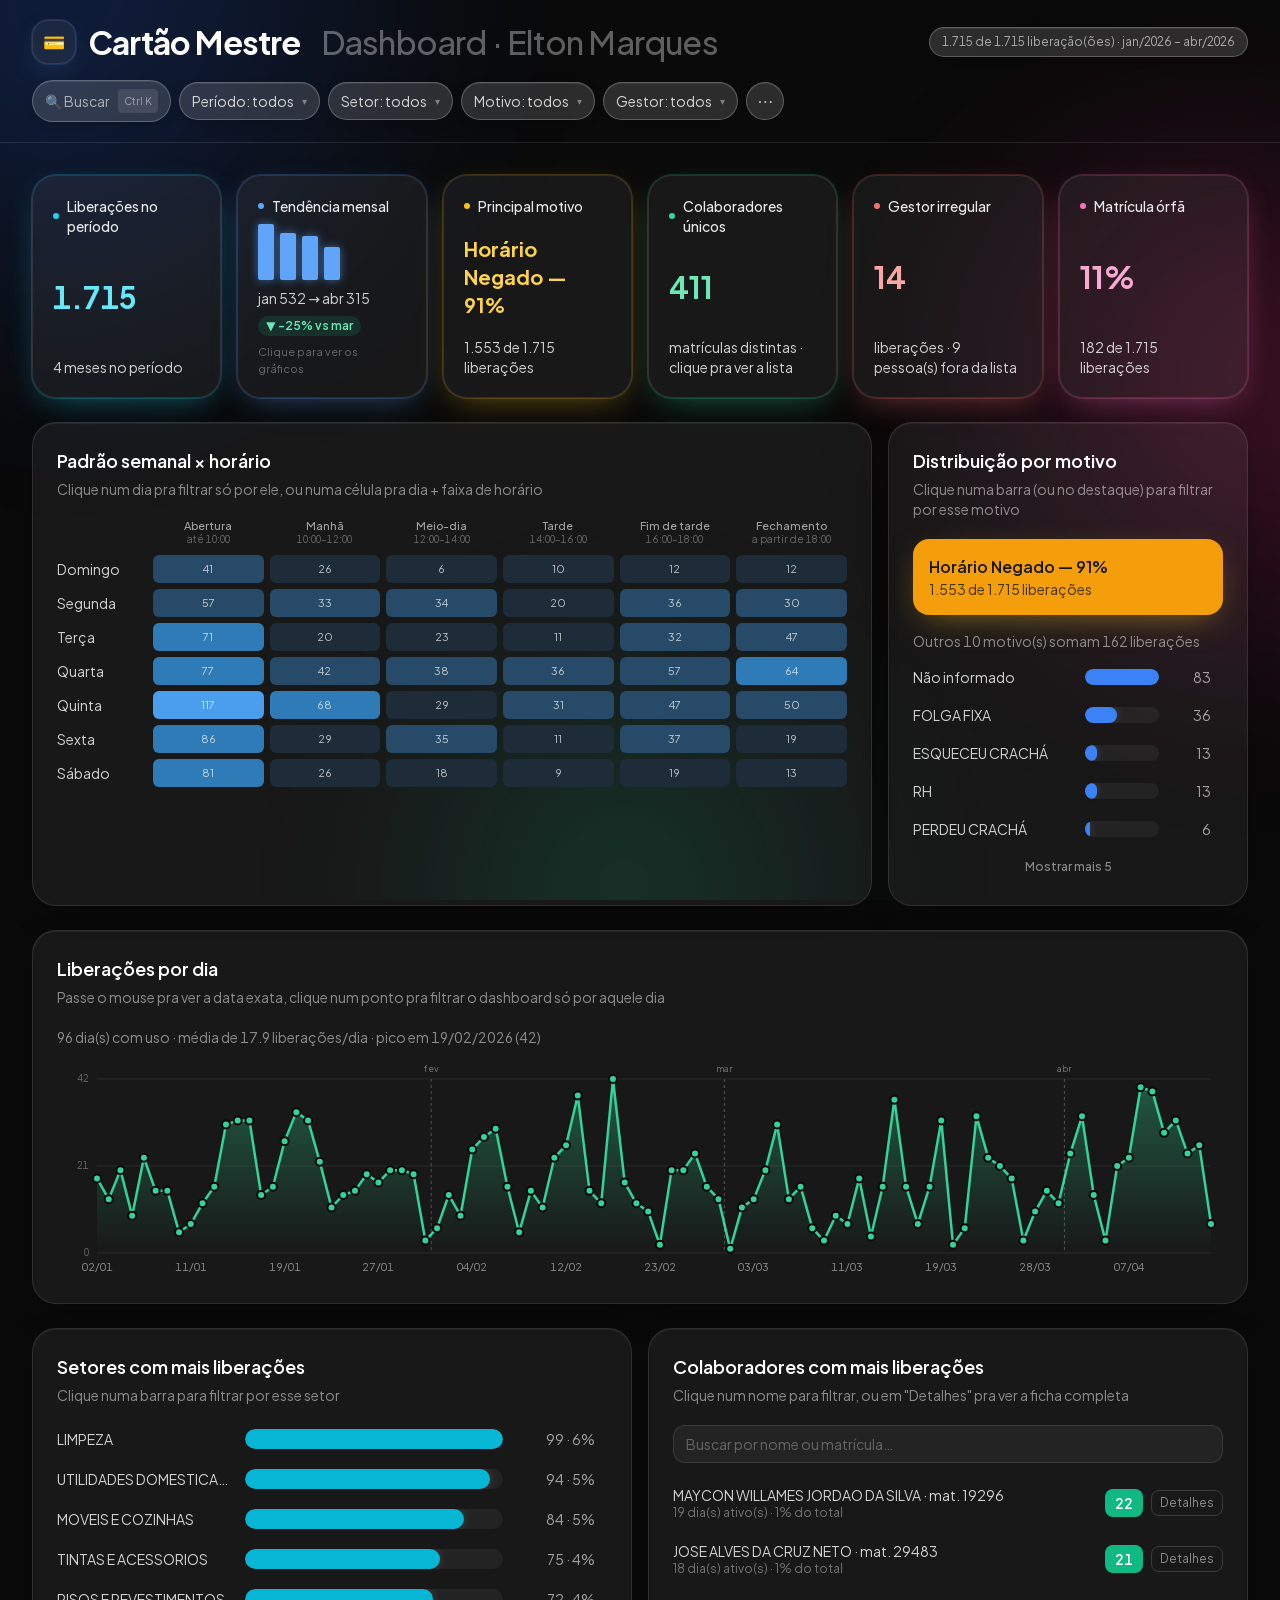
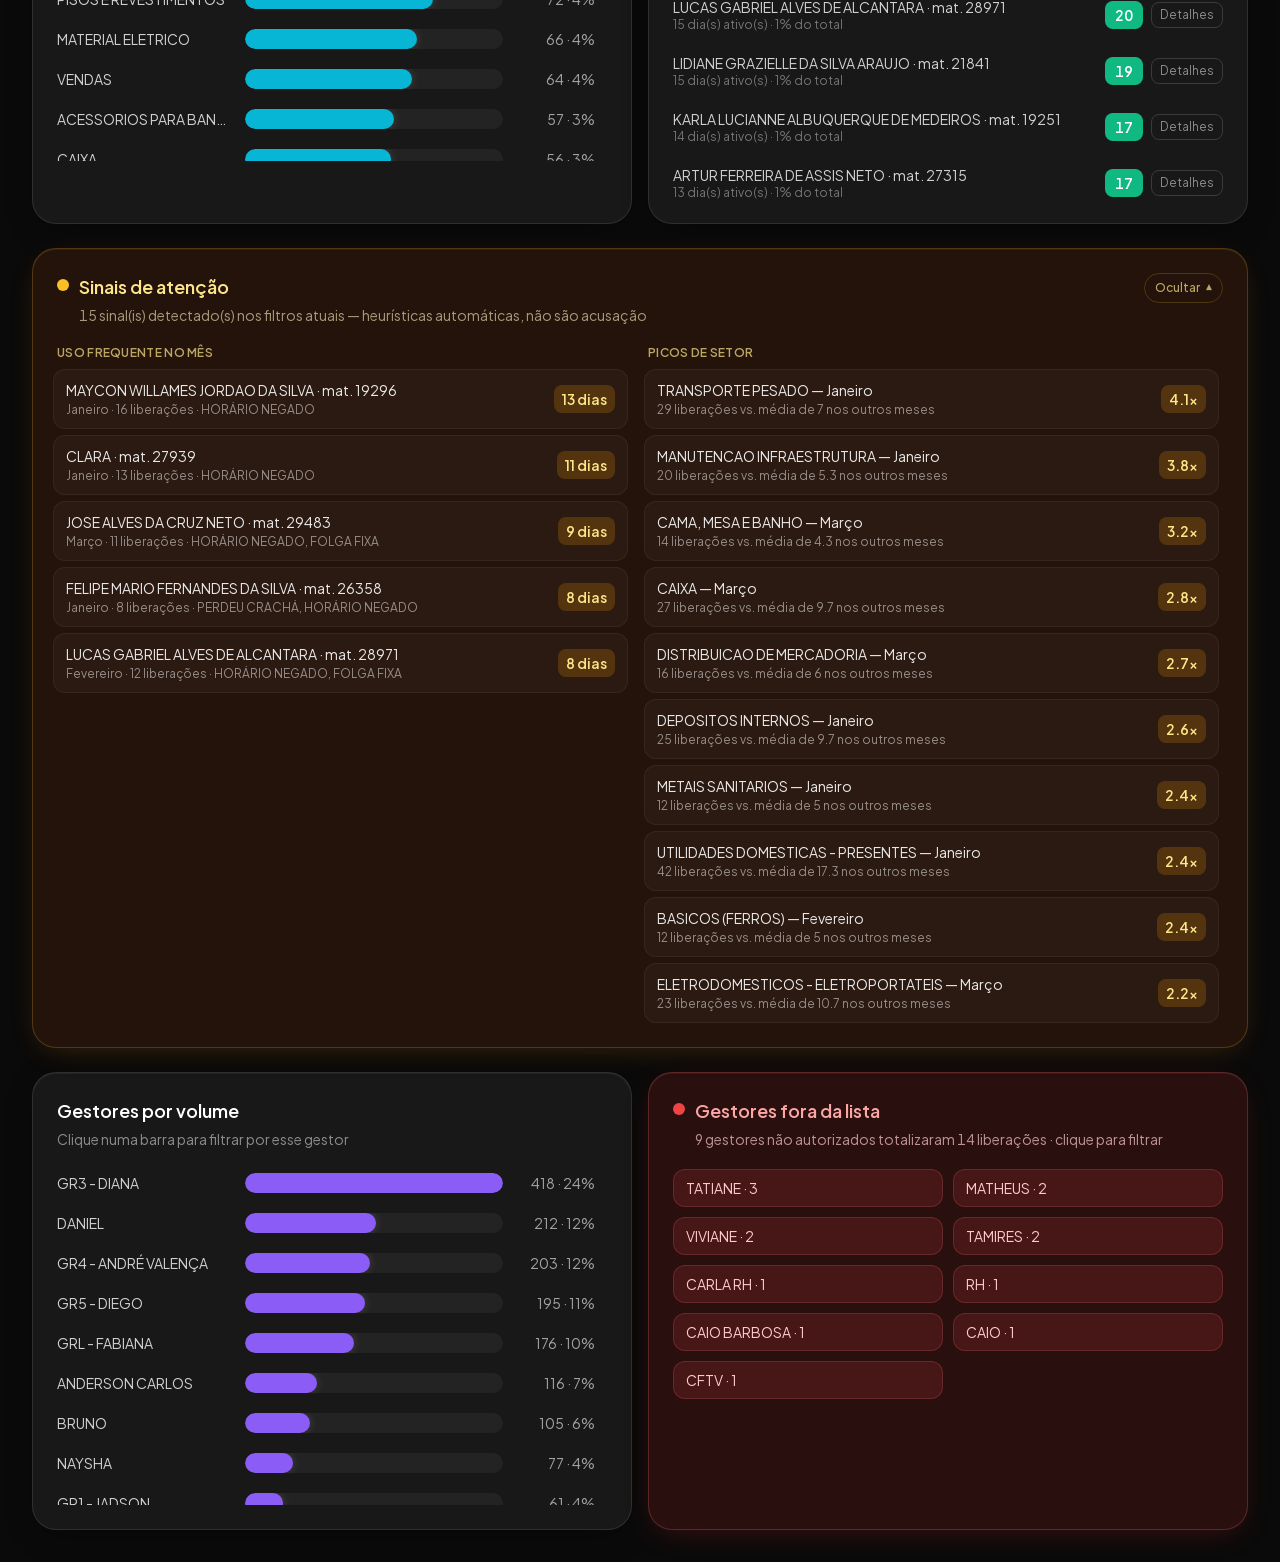
==== app/index.html @ 8ac4af7f "Commit inicial: dashboard Cartão Mestre (app client-side + dados + design-system) Co-Authored-By: Cl" ====
<!doctype html>
<html lang="pt-BR">
  <head>
    <meta charset="utf-8" />
    <title>Dashboard - Cartão Mestre</title>
    <meta content="width=device-width, initial-scale=1.0" name="viewport" />
    <!-- Reaproveita o runtime Tailwind já usado no template em design-system/ -->
    <script src="../design-system/assets/resource_3fa48481346f.js"></script>
    <!-- Plus Jakarta Sans já vinha empacotada localmente em design-system/assets/
     (sobrando da exportação do template) — self-hosted, sem depender de rede. -->
    <link
      rel="stylesheet"
      href="../design-system/assets/css2_0b2072b66163.css"
    />
    <style>
      body {
        font-family:
          "Plus Jakarta Sans",
          ui-sans-serif,
          system-ui,
          -apple-system,
          "Segoe UI",
          sans-serif;
        font-variant-numeric: tabular-nums; /* números do mesmo tamanho alinham nas colunas dos KPIs/tabelas */
      }
    </style>
    <style>
      /* -------------------------------------------------- vidro (glassmorphism) */
      :root {
        --glass-bg: rgba(255, 255, 255, 0.06);
        --glass-bg-strong: rgba(255, 255, 255, 0.09);
        --glass-border: rgba(255, 255, 255, 0.1);
        --glass-shadow: 0 8px 32px -12px rgba(0, 0, 0, 0.6);
        /* Faz o navegador renderizar controles nativos (o popup do <select>,
       scrollbars, etc.) na variante escura em vez do branco padrão do SO —
       sem isso eles destoam de todo o resto do vidro escuro. */
        color-scheme: dark;
      }

      /* -------------------------------------------------- scrollbars no tema */
      * {
        scrollbar-width: thin;
        scrollbar-color: rgba(255, 255, 255, 0.18) transparent;
      }
      *::-webkit-scrollbar {
        width: 8px;
        height: 8px;
      }
      *::-webkit-scrollbar-track {
        background: transparent;
      }
      *::-webkit-scrollbar-corner {
        background: transparent;
      }
      *::-webkit-scrollbar-thumb {
        background-color: rgba(255, 255, 255, 0.16);
        border-radius: 9999px;
        border: 2px solid transparent;
        background-clip: padding-box;
      }
      *::-webkit-scrollbar-thumb:hover {
        background-color: rgba(255, 255, 255, 0.28);
        background-clip: padding-box;
      }

      /* Sem backdrop-filter aqui de propósito: é a propriedade CSS mais cara pra
     GPU, e esses painéis ficam abertos o tempo todo (não são um modal
     passageiro). Com dezenas deles na tela + a aurora animada por trás, cada
     frame obrigava o navegador a reamostrar tudo — muito peso pra placa de
     vídeo. O visual de "vidro" fica só por conta de fundo translúcido +
     borda clara + sombra com realce interno, que é praticamente idêntico
     a olho nu sobre um fundo já suave feito a aurora, e custa quase nada. */
      .cm-glass {
        background: var(--glass-bg);
        border: 1px solid var(--glass-border);
        box-shadow:
          var(--glass-shadow),
          inset 0 1px 0 0 rgba(255, 255, 255, 0.06);
      }

      .cm-glass-danger {
        background: rgba(127, 29, 29, 0.28);
        border: 1px solid rgba(248, 113, 113, 0.25);
        box-shadow:
          0 8px 32px -12px rgba(220, 38, 38, 0.35),
          inset 0 1px 0 0 rgba(255, 255, 255, 0.05);
      }

      .cm-glass-warn {
        background: rgba(120, 53, 15, 0.24);
        border: 1px solid rgba(251, 191, 36, 0.22);
        box-shadow:
          0 8px 32px -12px rgba(217, 119, 6, 0.3),
          inset 0 1px 0 0 rgba(255, 255, 255, 0.05);
      }

      /* Contraste reforçado (bg/borda mais fortes que --glass-bg-strong/--glass-border
     puros) — os controles da barra de filtros (Período/Setor/Motivo/Gestor, o botão
     de busca, o toggle de órfãs) ficavam quase invisíveis contra o fundo quase preto
     fora das manchas da aurora: com só 9%/10% de branco, borda e fundo praticamente
     somem no header, onde a aurora é mais fraca. Sombra + realce interno dão a mesma
     "borda" que os cards (.cm-glass) já têm, só que autossuficiente aqui, já que o
     glass-shadow padrão sozinho não bastava sem o preenchimento mais opaco. */
      .cm-select {
        background: rgba(255, 255, 255, 0.14) !important;
        border: 1px solid rgba(255, 255, 255, 0.24) !important;
        box-shadow:
          0 4px 14px -8px rgba(0, 0, 0, 0.55),
          inset 0 1px 0 0 rgba(255, 255, 255, 0.08);
      }
      .cm-select:hover {
        background: rgba(255, 255, 255, 0.19) !important;
      }

      /* Vidro mais opaco, só pros dois modais passageiros (ficha do colaborador,
     paleta Ctrl K). Eles flutuam sobre o scrim bg-black/60 + aurora borrada
     atrás; com o --glass-bg padrão (6% branco) o cartão quase some contra
     esse fundo escuro ("busca quase invisível"). Não pesa em performance
     porque só existe enquanto o modal está aberto, não fica montado sempre. */
      .cm-glass-modal {
        background: rgba(24, 24, 27, 0.94);
        border: 1px solid var(--glass-border);
        box-shadow:
          var(--glass-shadow),
          inset 0 1px 0 0 rgba(255, 255, 255, 0.06);
      }

      /* -------------------------------------------------- fundo ambiente (aurora) */
      .cm-aurora {
        position: fixed;
        inset: 0;
        z-index: 0;
        overflow: hidden;
        pointer-events: none;
      }
      .cm-aurora__blob {
        position: absolute;
        border-radius: 9999px;
        filter: blur(90px);
        opacity: 0.28;
        will-change: transform;
      }
      .cm-aurora__blob--1 {
        width: 42rem;
        height: 42rem;
        top: -14rem;
        left: -10rem;
        background: radial-gradient(
          circle at 30% 30%,
          #2563eb,
          transparent 70%
        );
        animation: cm-drift-1 34s ease-in-out infinite;
      }
      .cm-aurora__blob--2 {
        width: 38rem;
        height: 38rem;
        top: 8rem;
        right: -12rem;
        background: radial-gradient(
          circle at 70% 40%,
          #db2777,
          transparent 70%
        );
        animation: cm-drift-2 40s ease-in-out infinite;
      }
      .cm-aurora__blob--3 {
        width: 34rem;
        height: 34rem;
        bottom: -16rem;
        left: 22rem;
        background: radial-gradient(
          circle at 50% 50%,
          #059669,
          transparent 70%
        );
        animation: cm-drift-3 46s ease-in-out infinite;
      }
      @keyframes cm-drift-1 {
        0%,
        100% {
          transform: translate(0, 0) scale(1);
        }
        50% {
          transform: translate(4rem, 3rem) scale(1.08);
        }
      }
      @keyframes cm-drift-2 {
        0%,
        100% {
          transform: translate(0, 0) scale(1);
        }
        50% {
          transform: translate(-3rem, 4rem) scale(1.05);
        }
      }
      @keyframes cm-drift-3 {
        0%,
        100% {
          transform: translate(0, 0) scale(1);
        }
        50% {
          transform: translate(3rem, -3rem) scale(1.1);
        }
      }

      /* -------------------------------------------------- chips de filtro entrando */
      @keyframes cm-chip-in {
        from {
          opacity: 0;
          transform: translateY(-4px) scale(0.96);
        }
        to {
          opacity: 1;
          transform: translateY(0) scale(1);
        }
      }
      .cm-chip-in {
        animation: cm-chip-in 260ms cubic-bezier(0.16, 1, 0.3, 1) both;
      }

      @media (prefers-reduced-motion: reduce) {
        .cm-aurora__blob {
          animation: none;
        }
        .cm-chip-in {
          animation: none;
        }
      }
    </style>
  </head>
  <body class="min-h-screen bg-neutral-950 text-white antialiased">
    <div class="cm-aurora" aria-hidden="true">
      <div class="cm-aurora__blob cm-aurora__blob--1"></div>
      <div class="cm-aurora__blob cm-aurora__blob--2"></div>
      <div class="cm-aurora__blob cm-aurora__blob--3"></div>
    </div>

    <div
      id="error-banner"
      class="hidden relative z-10 mx-4 mt-4 rounded-2xl bg-red-950/60 border border-red-800 text-red-200 text-sm p-4"
    ></div>

    <div class="min-h-screen flex flex-col relative z-10">
      <header class="border-b border-white/10">
        <div class="mx-auto max-w-7xl px-4 sm:px-6 lg:px-8 py-5">
          <!-- Título + selo de contagem numa linha só. O selo de contagem
           empurrado pra direita com ml-auto, sem competir por largura com a
           barra de filtros abaixo (que agora tem a linha inteira pra si —
           era a causa do toggle de matrículas órfãs "quebrando" pra uma
           linha sozinho: a barra de filtros dividia espaço com este bloco
           de título, e o texto longo do selo empurrava o resto pra fora). -->
          <div class="flex flex-wrap items-center gap-3">
            <div
              class="shrink-0 w-10 h-10 sm:w-11 sm:h-11 rounded-2xl cm-glass flex items-center justify-center text-lg shadow-[0_0_0_1px_rgba(96,165,250,0.15),0_10px_30px_-12px_rgba(96,165,250,0.4)]"
            >
              💳
            </div>
            <h1
              class="text-xl sm:text-2xl font-bold tracking-tight text-white"
              style="font-size: 2rem"
            >
              Cartão Mestre
              <span class="text-white/35 font-medium" style="margin-left: 15px">
                Dashboard · Elton Marques</span
              >
            </h1>
            <p
              id="header-subtitle"
              class="cm-select ml-auto shrink-0 rounded-full px-3 py-1.5 text-xs text-white/60"
            >
              Carregando dados…
            </p>
          </div>

          <div class="flex flex-wrap items-center gap-2 mt-4">
            <button
              id="open-palette"
              type="button"
              class="cm-select flex items-center gap-2 rounded-full text-sm px-3 py-2 text-white/60 transition-colors duration-150 hover:border-white/25 hover:text-white/90"
            >
              <span>🔍 Buscar</span>
              <span
                class="text-[10px] px-1.5 py-0.5 rounded bg-white/10 text-white/50"
                >Ctrl K</span
              >
            </button>
            <!-- Dropdowns 100% renderizados via JS (render.js: renderFilterDropdown) —
             o <select> nativo some substituído porque o popup dele é desenhado
             pelo SO (fora do alcance do CSS), então destoava do resto do vidro
             escuro mesmo com color-scheme:dark. -->
            <div id="filter-mes" class="relative"></div>
            <div id="filter-setor" class="relative"></div>
            <div id="filter-motivo" class="relative"></div>
            <div id="filter-aprovador" class="relative"></div>
            <!-- "Mais opções" (render.js: renderMoreOptions) — hoje só guarda o toggle
             de matrículas órfãs; um popover atrás de um botão compacto em vez de
             um switch com texto longo sempre visível na barra. -->
            <div id="filter-more" class="relative"></div>
          </div>
        </div>
      </header>

      <!-- Fixa no topo ao rolar (sticky), com fundo quase opaco (sem
       backdrop-filter — fica montada o tempo todo que há filtro ativo,
       então blur custaria caro; um fundo sólido já resolve a legibilidade)
       pra sempre dar pra ver que o dashboard está filtrado, mesmo lá embaixo. -->
      <div
        id="active-filters"
        class="hidden sticky top-0 z-30 flex flex-wrap gap-2 items-center px-4 sm:px-6 lg:px-8 py-3 bg-neutral-950/95 border-b border-white/10"
      ></div>

      <main class="flex-1">
        <div class="mx-auto max-w-7xl px-4 sm:px-6 lg:px-8 py-8 space-y-6">
          <!-- Resumo -->
          <section
            id="kpi-grid"
            class="cm-card grid grid-cols-1 sm:grid-cols-2 lg:grid-cols-3 xl:grid-cols-6 gap-4"
          ></section>

          <!-- Padrões -->
          <section class="grid grid-cols-1 lg:grid-cols-[7fr_3fr] gap-4">
            <div
              id="heatmap-card"
              class="cm-card cm-glass rounded-3xl p-5 sm:p-6"
            ></div>
            <div
              id="motivo-card"
              class="cm-card cm-glass rounded-3xl p-5 sm:p-6"
            ></div>
          </section>

          <!-- Granularidade que faltava entre "mês" e "dia da semana": um pico
           num dia específico do calendário. -->
          <section
            id="dia-card"
            class="cm-card cm-glass rounded-3xl p-5 sm:p-6"
          ></section>

          <section class="grid grid-cols-1 lg:grid-cols-2 gap-4">
            <div
              id="setor-card"
              class="cm-card cm-glass rounded-3xl p-5 sm:p-6"
            ></div>
            <div
              id="colaboradores-card"
              class="cm-card cm-glass rounded-3xl p-5 sm:p-6"
            ></div>
          </section>

          <!-- Pessoas / Anomalias -->
          <section
            id="anomalias-card"
            class="cm-card rounded-3xl p-5 sm:p-6"
          ></section>

          <section class="grid grid-cols-1 lg:grid-cols-2 gap-4">
            <div
              id="aprovadores-card"
              class="cm-card cm-glass rounded-3xl p-5 sm:p-6"
            ></div>
            <div id="alerta-card" class="cm-card rounded-3xl p-5 sm:p-6"></div>
          </section>
        </div>
      </main>
    </div>

    <div id="colaborador-modal-root"></div>
    <div id="command-palette-root"></div>
    <div id="trend-modal-root"></div>
    <!-- Liberação: lista filtrada (drill-down) e detalhe individual — abrem por cima
     de tudo o resto sem alterar o estado de filtros do dashboard por trás. -->
    <div id="liberacoes-modal-root"></div>
    <div id="detalhe-modal-root"></div>

    <script src="js/csv.js"></script>
    <script src="js/normalize.js"></script>
    <script src="js/data.js"></script>
    <script src="js/aggregate.js"></script>
    <script src="js/render.js"></script>
    <script src="js/main.js"></script>
  </body>
</html>
---- design-system/assets/css2_0b2072b66163.css ----
/* cyrillic-ext */
@font-face {
  font-family: 'Plus Jakarta Sans';
  font-style: normal;
  font-weight: 300;
  font-display: swap;
  src: url("LDIoaomQNQcsA88c7O9yZ4KMCoOg4K_9b76284eedff.woff2") format('woff2');
  unicode-range: U+0460-052F, U+1C80-1C8A, U+20B4, U+2DE0-2DFF, U+A640-A69F, U+FE2E-FE2F;
}
/* vietnamese */
@font-face {
  font-family: 'Plus Jakarta Sans';
  font-style: normal;
  font-weight: 300;
  font-display: swap;
  src: url("LDIoaomQNQcsA88c7O9yZ4KMCoOg4K_35af93a0ad27.woff2") format('woff2');
  unicode-range: U+0102-0103, U+0110-0111, U+0128-0129, U+0168-0169, U+01A0-01A1, U+01AF-01B0, U+0300-0301, U+0303-0304, U+0308-0309, U+0323, U+0329, U+1EA0-1EF9, U+20AB;
}
/* latin-ext */
@font-face {
  font-family: 'Plus Jakarta Sans';
  font-style: normal;
  font-weight: 300;
  font-display: swap;
  src: url("LDIoaomQNQcsA88c7O9yZ4KMCoOg4K_305d441dc11d.woff2") format('woff2');
  unicode-range: U+0100-02BA, U+02BD-02C5, U+02C7-02CC, U+02CE-02D7, U+02DD-02FF, U+0304, U+0308, U+0329, U+1D00-1DBF, U+1E00-1E9F, U+1EF2-1EFF, U+2020, U+20A0-20AB, U+20AD-20C0, U+2113, U+2C60-2C7F, U+A720-A7FF;
}
/* latin */
@font-face {
  font-family: 'Plus Jakarta Sans';
  font-style: normal;
  font-weight: 300;
  font-display: swap;
  src: url("LDIoaomQNQcsA88c7O9yZ4KMCoOg4K_be25729b3d12.woff2") format('woff2');
  unicode-range: U+0000-00FF, U+0131, U+0152-0153, U+02BB-02BC, U+02C6, U+02DA, U+02DC, U+0304, U+0308, U+0329, U+2000-206F, U+20AC, U+2122, U+2191, U+2193, U+2212, U+2215, U+FEFF, U+FFFD;
}
/* cyrillic-ext */
@font-face {
  font-family: 'Plus Jakarta Sans';
  font-style: normal;
  font-weight: 400;
  font-display: swap;
  src: url("LDIoaomQNQcsA88c7O9yZ4KMCoOg4K_9b76284eedff.woff2") format('woff2');
  unicode-range: U+0460-052F, U+1C80-1C8A, U+20B4, U+2DE0-2DFF, U+A640-A69F, U+FE2E-FE2F;
}
/* vietnamese */
@font-face {
  font-family: 'Plus Jakarta Sans';
  font-style: normal;
  font-weight: 400;
  font-display: swap;
  src: url("LDIoaomQNQcsA88c7O9yZ4KMCoOg4K_35af93a0ad27.woff2") format('woff2');
  unicode-range: U+0102-0103, U+0110-0111, U+0128-0129, U+0168-0169, U+01A0-01A1, U+01AF-01B0, U+0300-0301, U+0303-0304, U+0308-0309, U+0323, U+0329, U+1EA0-1EF9, U+20AB;
}
/* latin-ext */
@font-face {
  font-family: 'Plus Jakarta Sans';
  font-style: normal;
  font-weight: 400;
  font-display: swap;
  src: url("LDIoaomQNQcsA88c7O9yZ4KMCoOg4K_305d441dc11d.woff2") format('woff2');
  unicode-range: U+0100-02BA, U+02BD-02C5, U+02C7-02CC, U+02CE-02D7, U+02DD-02FF, U+0304, U+0308, U+0329, U+1D00-1DBF, U+1E00-1E9F, U+1EF2-1EFF, U+2020, U+20A0-20AB, U+20AD-20C0, U+2113, U+2C60-2C7F, U+A720-A7FF;
}
/* latin */
@font-face {
  font-family: 'Plus Jakarta Sans';
  font-style: normal;
  font-weight: 400;
  font-display: swap;
  src: url("LDIoaomQNQcsA88c7O9yZ4KMCoOg4K_be25729b3d12.woff2") format('woff2');
  unicode-range: U+0000-00FF, U+0131, U+0152-0153, U+02BB-02BC, U+02C6, U+02DA, U+02DC, U+0304, U+0308, U+0329, U+2000-206F, U+20AC, U+2122, U+2191, U+2193, U+2212, U+2215, U+FEFF, U+FFFD;
}
/* cyrillic-ext */
@font-face {
  font-family: 'Plus Jakarta Sans';
  font-style: normal;
  font-weight: 500;
  font-display: swap;
  src: url("LDIoaomQNQcsA88c7O9yZ4KMCoOg4K_9b76284eedff.woff2") format('woff2');
  unicode-range: U+0460-052F, U+1C80-1C8A, U+20B4, U+2DE0-2DFF, U+A640-A69F, U+FE2E-FE2F;
}
/* vietnamese */
@font-face {
  font-family: 'Plus Jakarta Sans';
  font-style: normal;
  font-weight: 500;
  font-display: swap;
  src: url("LDIoaomQNQcsA88c7O9yZ4KMCoOg4K_35af93a0ad27.woff2") format('woff2');
  unicode-range: U+0102-0103, U+0110-0111, U+0128-0129, U+0168-0169, U+01A0-01A1, U+01AF-01B0, U+0300-0301, U+0303-0304, U+0308-0309, U+0323, U+0329, U+1EA0-1EF9, U+20AB;
}
/* latin-ext */
@font-face {
  font-family: 'Plus Jakarta Sans';
  font-style: normal;
  font-weight: 500;
  font-display: swap;
  src: url("LDIoaomQNQcsA88c7O9yZ4KMCoOg4K_305d441dc11d.woff2") format('woff2');
  unicode-range: U+0100-02BA, U+02BD-02C5, U+02C7-02CC, U+02CE-02D7, U+02DD-02FF, U+0304, U+0308, U+0329, U+1D00-1DBF, U+1E00-1E9F, U+1EF2-1EFF, U+2020, U+20A0-20AB, U+20AD-20C0, U+2113, U+2C60-2C7F, U+A720-A7FF;
}
/* latin */
@font-face {
  font-family: 'Plus Jakarta Sans';
  font-style: normal;
  font-weight: 500;
  font-display: swap;
  src: url("LDIoaomQNQcsA88c7O9yZ4KMCoOg4K_be25729b3d12.woff2") format('woff2');
  unicode-range: U+0000-00FF, U+0131, U+0152-0153, U+02BB-02BC, U+02C6, U+02DA, U+02DC, U+0304, U+0308, U+0329, U+2000-206F, U+20AC, U+2122, U+2191, U+2193, U+2212, U+2215, U+FEFF, U+FFFD;
}
/* cyrillic-ext */
@font-face {
  font-family: 'Plus Jakarta Sans';
  font-style: normal;
  font-weight: 600;
  font-display: swap;
  src: url("LDIoaomQNQcsA88c7O9yZ4KMCoOg4K_9b76284eedff.woff2") format('woff2');
  unicode-range: U+0460-052F, U+1C80-1C8A, U+20B4, U+2DE0-2DFF, U+A640-A69F, U+FE2E-FE2F;
}
/* vietnamese */
@font-face {
  font-family: 'Plus Jakarta Sans';
  font-style: normal;
  font-weight: 600;
  font-display: swap;
  src: url("LDIoaomQNQcsA88c7O9yZ4KMCoOg4K_35af93a0ad27.woff2") format('woff2');
  unicode-range: U+0102-0103, U+0110-0111, U+0128-0129, U+0168-0169, U+01A0-01A1, U+01AF-01B0, U+0300-0301, U+0303-0304, U+0308-0309, U+0323, U+0329, U+1EA0-1EF9, U+20AB;
}
/* latin-ext */
@font-face {
  font-family: 'Plus Jakarta Sans';
  font-style: normal;
  font-weight: 600;
  font-display: swap;
  src: url("LDIoaomQNQcsA88c7O9yZ4KMCoOg4K_305d441dc11d.woff2") format('woff2');
  unicode-range: U+0100-02BA, U+02BD-02C5, U+02C7-02CC, U+02CE-02D7, U+02DD-02FF, U+0304, U+0308, U+0329, U+1D00-1DBF, U+1E00-1E9F, U+1EF2-1EFF, U+2020, U+20A0-20AB, U+20AD-20C0, U+2113, U+2C60-2C7F, U+A720-A7FF;
}
/* latin */
@font-face {
  font-family: 'Plus Jakarta Sans';
  font-style: normal;
  font-weight: 600;
  font-display: swap;
  src: url("LDIoaomQNQcsA88c7O9yZ4KMCoOg4K_be25729b3d12.woff2") format('woff2');
  unicode-range: U+0000-00FF, U+0131, U+0152-0153, U+02BB-02BC, U+02C6, U+02DA, U+02DC, U+0304, U+0308, U+0329, U+2000-206F, U+20AC, U+2122, U+2191, U+2193, U+2212, U+2215, U+FEFF, U+FFFD;
}
/* cyrillic-ext */
@font-face {
  font-family: 'Plus Jakarta Sans';
  font-style: normal;
  font-weight: 700;
  font-display: swap;
  src: url("LDIoaomQNQcsA88c7O9yZ4KMCoOg4K_9b76284eedff.woff2") format('woff2');
  unicode-range: U+0460-052F, U+1C80-1C8A, U+20B4, U+2DE0-2DFF, U+A640-A69F, U+FE2E-FE2F;
}
/* vietnamese */
@font-face {
  font-family: 'Plus Jakarta Sans';
  font-style: normal;
  font-weight: 700;
  font-display: swap;
  src: url("LDIoaomQNQcsA88c7O9yZ4KMCoOg4K_35af93a0ad27.woff2") format('woff2');
  unicode-range: U+0102-0103, U+0110-0111, U+0128-0129, U+0168-0169, U+01A0-01A1, U+01AF-01B0, U+0300-0301, U+0303-0304, U+0308-0309, U+0323, U+0329, U+1EA0-1EF9, U+20AB;
}
/* latin-ext */
@font-face {
  font-family: 'Plus Jakarta Sans';
  font-style: normal;
  font-weight: 700;
  font-display: swap;
  src: url("LDIoaomQNQcsA88c7O9yZ4KMCoOg4K_305d441dc11d.woff2") format('woff2');
  unicode-range: U+0100-02BA, U+02BD-02C5, U+02C7-02CC, U+02CE-02D7, U+02DD-02FF, U+0304, U+0308, U+0329, U+1D00-1DBF, U+1E00-1E9F, U+1EF2-1EFF, U+2020, U+20A0-20AB, U+20AD-20C0, U+2113, U+2C60-2C7F, U+A720-A7FF;
}
/* latin */
@font-face {
  font-family: 'Plus Jakarta Sans';
  font-style: normal;
  font-weight: 700;
  font-display: swap;
  src: url("LDIoaomQNQcsA88c7O9yZ4KMCoOg4K_be25729b3d12.woff2") format('woff2');
  unicode-range: U+0000-00FF, U+0131, U+0152-0153, U+02BB-02BC, U+02C6, U+02DA, U+02DC, U+0304, U+0308, U+0329, U+2000-206F, U+20AC, U+2122, U+2191, U+2193, U+2212, U+2215, U+FEFF, U+FFFD;
}
/* cyrillic-ext */
@font-face {
  font-family: 'Plus Jakarta Sans';
  font-style: normal;
  font-weight: 800;
  font-display: swap;
  src: url("LDIoaomQNQcsA88c7O9yZ4KMCoOg4K_9b76284eedff.woff2") format('woff2');
  unicode-range: U+0460-052F, U+1C80-1C8A, U+20B4, U+2DE0-2DFF, U+A640-A69F, U+FE2E-FE2F;
}
/* vietnamese */
@font-face {
  font-family: 'Plus Jakarta Sans';
  font-style: normal;
  font-weight: 800;
  font-display: swap;
  src: url("LDIoaomQNQcsA88c7O9yZ4KMCoOg4K_35af93a0ad27.woff2") format('woff2');
  unicode-range: U+0102-0103, U+0110-0111, U+0128-0129, U+0168-0169, U+01A0-01A1, U+01AF-01B0, U+0300-0301, U+0303-0304, U+0308-0309, U+0323, U+0329, U+1EA0-1EF9, U+20AB;
}
/* latin-ext */
@font-face {
  font-family: 'Plus Jakarta Sans';
  font-style: normal;
  font-weight: 800;
  font-display: swap;
  src: url("LDIoaomQNQcsA88c7O9yZ4KMCoOg4K_305d441dc11d.woff2") format('woff2');
  unicode-range: U+0100-02BA, U+02BD-02C5, U+02C7-02CC, U+02CE-02D7, U+02DD-02FF, U+0304, U+0308, U+0329, U+1D00-1DBF, U+1E00-1E9F, U+1EF2-1EFF, U+2020, U+20A0-20AB, U+20AD-20C0, U+2113, U+2C60-2C7F, U+A720-A7FF;
}
/* latin */
@font-face {
  font-family: 'Plus Jakarta Sans';
  font-style: normal;
  font-weight: 800;
  font-display: swap;
  src: url("LDIoaomQNQcsA88c7O9yZ4KMCoOg4K_be25729b3d12.woff2") format('woff2');
  unicode-range: U+0000-00FF, U+0131, U+0152-0153, U+02BB-02BC, U+02C6, U+02DA, U+02DC, U+0304, U+0308, U+0329, U+2000-206F, U+20AC, U+2122, U+2191, U+2193, U+2212, U+2215, U+FEFF, U+FFFD;
}
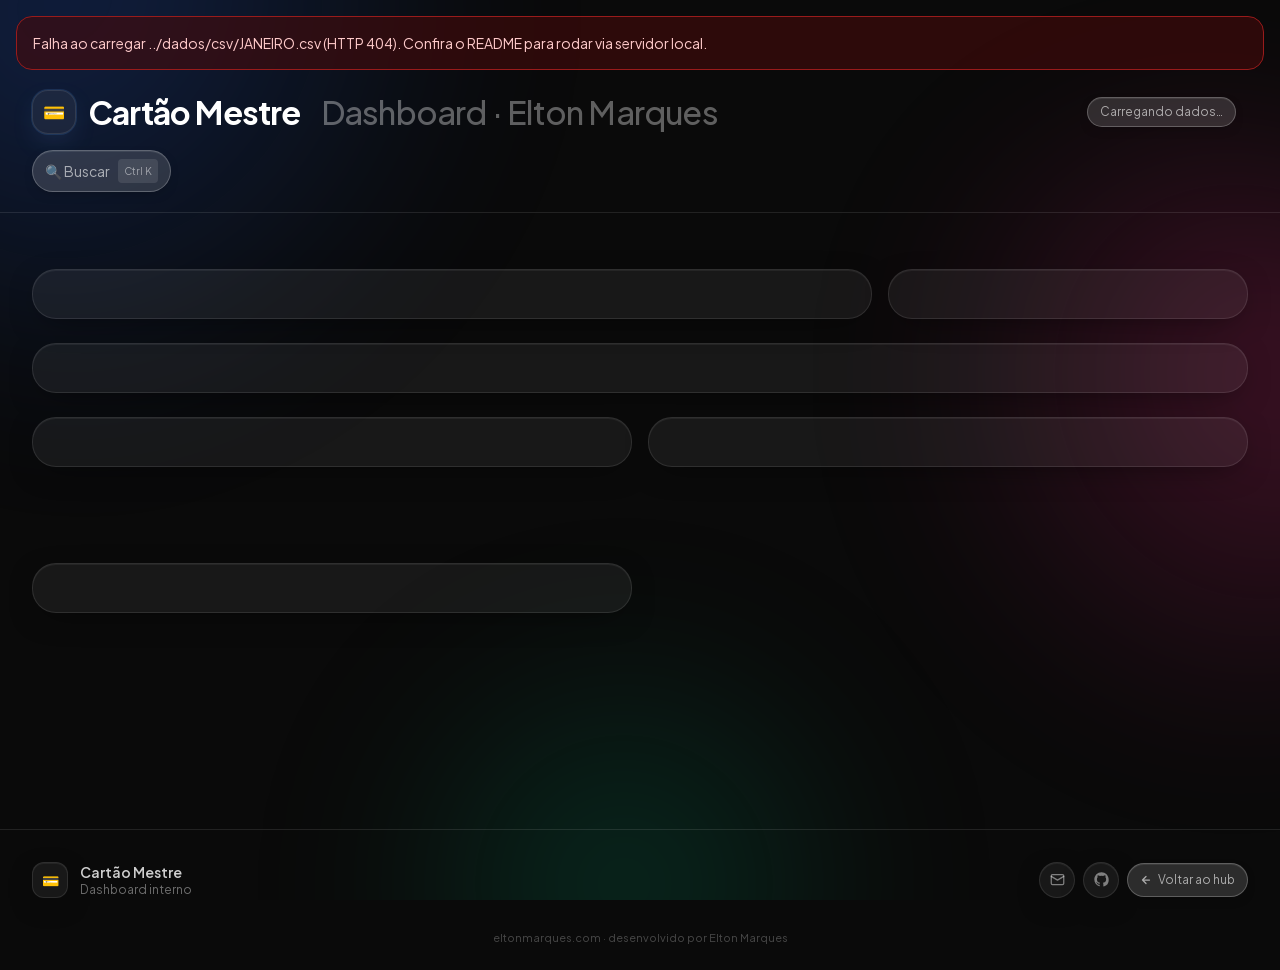
==== commit ca286958: "Exportação (CSV/planilha/PDF), card de matrícula órfã opcional e footer - Novo menu "Exportar" no he" ====
--- a/app/index.html
+++ b/app/index.html
@@ -125,6 +125,21 @@
           inset 0 1px 0 0 rgba(255, 255, 255, 0.06);
       }
 
+      /* Ícones de contato do footer — mesmo padrão do hub/login (design-system
+     compartilhado entre os três). */
+      .cm-social {
+        color: rgba(255, 255, 255, 0.45);
+        transition:
+          color 150ms ease,
+          border-color 150ms ease,
+          background 150ms ease;
+      }
+      .cm-social:hover {
+        color: rgba(255, 255, 255, 0.9);
+        border-color: rgba(255, 255, 255, 0.22);
+        background: rgba(255, 255, 255, 0.09);
+      }
+
       /* -------------------------------------------------- fundo ambiente (aurora) */
       .cm-aurora {
         position: fixed;
@@ -271,6 +286,11 @@
             >
               Carregando dados…
             </p>
+            <!-- Menu de conta (Sair / Trocar de conta) — renderizado via JS
+             (render.js: renderAccountMenu), mesmo padrão dos outros dropdowns.
+             Fica logo depois do selo de contagem (que tem ml-auto), então os
+             dois ficam juntos na ponta direita do header. -->
+            <div id="account-menu" class="relative shrink-0"></div>
           </div>
 
           <div class="flex flex-wrap items-center gap-2 mt-4">
@@ -297,6 +317,11 @@
              de matrículas órfãs; um popover atrás de um botão compacto em vez de
              um switch com texto longo sempre visível na barra. -->
             <div id="filter-more" class="relative"></div>
+            <!-- Menu de exportação (CSV / planilha / PDF) — renderizado via JS
+             (render.js: renderExportMenu). Exporta sempre a lista de
+             liberações filtrada NA TELA agora (mesmos state.filters de
+             sempre), não o dataset inteiro. -->
+            <div id="export-menu" class="relative"></div>
           </div>
         </div>
       </header>
@@ -363,6 +388,57 @@
           </section>
         </div>
       </main>
+
+      <footer class="relative z-10 border-t border-white/10 mt-8">
+        <div
+          class="mx-auto max-w-7xl px-4 sm:px-6 lg:px-8 py-8 flex flex-col sm:flex-row items-center justify-between gap-5"
+        >
+          <div class="flex items-center gap-3">
+            <div
+              class="shrink-0 w-9 h-9 rounded-xl cm-glass flex items-center justify-center text-sm"
+            >
+              💳
+            </div>
+            <div>
+              <p class="text-sm font-semibold text-white/80">Cartão Mestre</p>
+              <p id="footer-period" class="text-xs text-white/40">
+                Dashboard interno
+              </p>
+            </div>
+          </div>
+
+          <div class="flex items-center gap-2">
+            <a
+              href="mailto:contato@eltonmarques.com"
+              class="cm-social cm-glass rounded-full w-9 h-9 flex items-center justify-center"
+              aria-label="E-mail"
+              title="contato@eltonmarques.com"
+            >
+              <svg width="15" height="15" viewBox="0 0 24 24" fill="none" stroke="currentColor" stroke-width="2" stroke-linecap="round" stroke-linejoin="round"><rect x="2" y="4" width="20" height="16" rx="2"></rect><path d="m22 7-10 6L2 7"></path></svg>
+            </a>
+            <a
+              href="https://github.com/eltoncastor"
+              target="_blank"
+              rel="noopener noreferrer"
+              class="cm-social cm-glass rounded-full w-9 h-9 flex items-center justify-center"
+              aria-label="GitHub"
+              title="github.com/eltoncastor"
+            >
+              <svg width="15" height="15" viewBox="0 0 24 24" fill="currentColor"><path d="M12 .5C5.73.5.5 5.73.5 12c0 5.09 3.29 9.4 7.86 10.93.58.1.79-.25.79-.56 0-.27-.01-1.17-.02-2.12-3.2.7-3.88-1.36-3.88-1.36-.52-1.34-1.28-1.7-1.28-1.7-1.04-.72.08-.7.08-.7 1.15.08 1.76 1.19 1.76 1.19 1.03 1.75 2.7 1.25 3.36.96.1-.75.4-1.25.73-1.53-2.55-.29-5.23-1.28-5.23-5.7 0-1.26.45-2.29 1.19-3.09-.12-.29-.52-1.47.11-3.06 0 0 .97-.31 3.18 1.18a11.1 11.1 0 0 1 5.79 0c2.2-1.49 3.17-1.18 3.17-1.18.63 1.59.24 2.77.11 3.06.74.8 1.19 1.83 1.19 3.09 0 4.43-2.69 5.41-5.25 5.69.42.36.78 1.07.78 2.16 0 1.56-.01 2.81-.01 3.19 0 .31.21.67.8.55A10.52 10.52 0 0 0 23.5 12C23.5 5.73 18.27.5 12 .5Z"></path></svg>
+            </a>
+            <a
+              href="/"
+              class="cm-select flex items-center gap-1.5 rounded-full text-xs px-3 py-2 text-white/60 hover:text-white transition-colors duration-150 no-underline"
+            >
+              <svg width="12" height="12" viewBox="0 0 24 24" fill="none" stroke="currentColor" stroke-width="2.5" stroke-linecap="round" stroke-linejoin="round"><path d="M19 12H5M12 19l-7-7 7-7"></path></svg>
+              Voltar ao hub
+            </a>
+          </div>
+        </div>
+        <p class="text-center text-[11px] text-white/25 pb-6 px-4">
+          eltonmarques.com · desenvolvido por Elton Marques
+        </p>
+      </footer>
     </div>
 
     <div id="colaborador-modal-root"></div>
@@ -377,6 +453,7 @@
     <script src="js/normalize.js"></script>
     <script src="js/data.js"></script>
     <script src="js/aggregate.js"></script>
+    <script src="js/export.js"></script>
     <script src="js/render.js"></script>
     <script src="js/main.js"></script>
   </body>
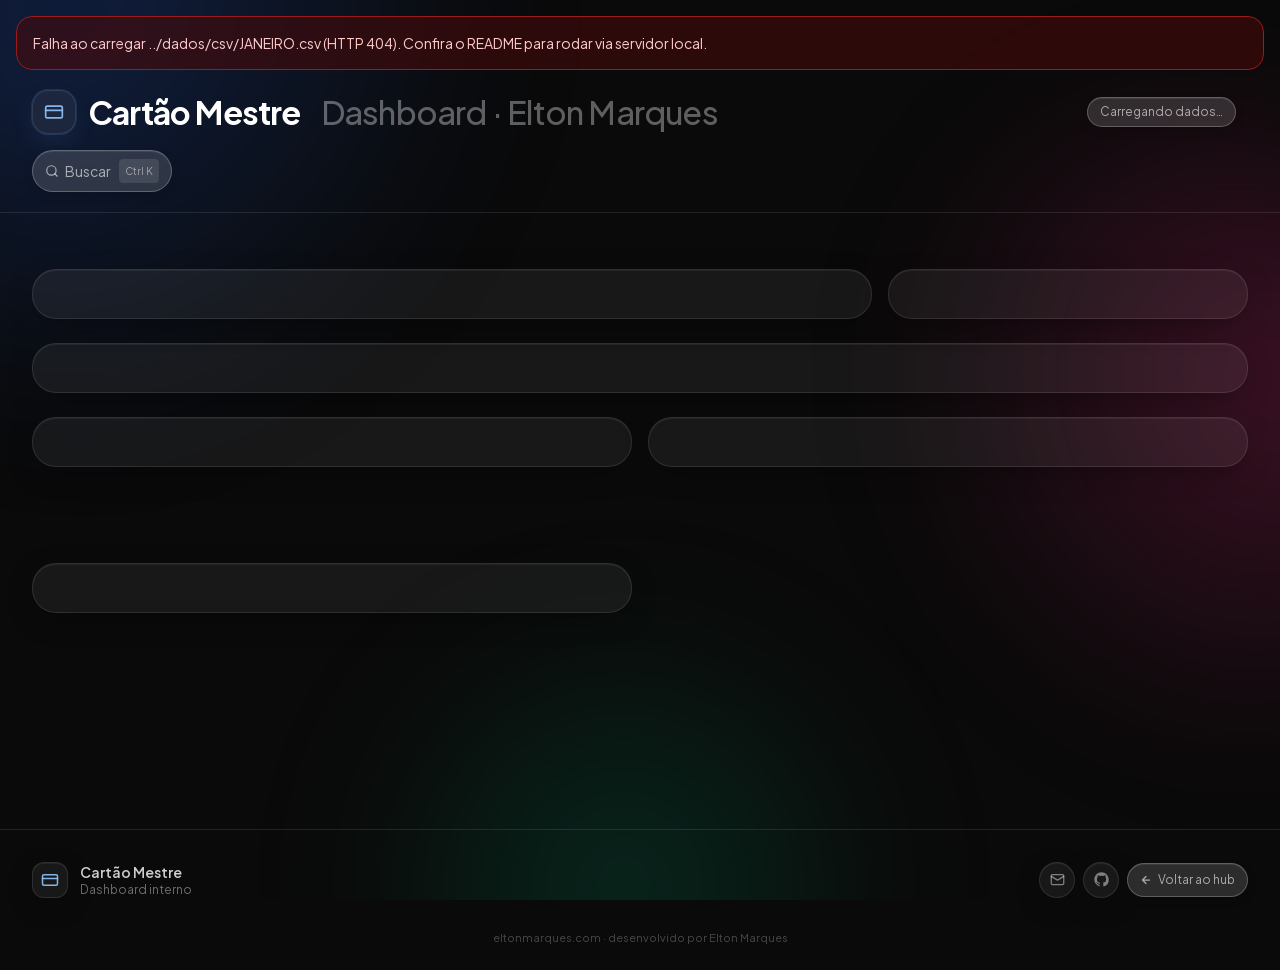
==== commit 720b38f8: "Remove emojis do projeto todo; logo pessoal no hub, ícones SVG no resto Todos os emoji (💳🔍⬇️🧾📊🖨️🖋️) " ====
--- a/app/index.html
+++ b/app/index.html
@@ -4,6 +4,7 @@
     <meta charset="utf-8" />
     <title>Dashboard - Cartão Mestre</title>
     <meta content="width=device-width, initial-scale=1.0" name="viewport" />
+    <link rel="icon" href="../design-system/assets/icons/favicon-cartao-mestre.svg" type="image/svg+xml" />
     <!-- Reaproveita o runtime Tailwind já usado no template em design-system/ -->
     <script src="../design-system/assets/resource_3fa48481346f.js"></script>
     <!-- Plus Jakarta Sans já vinha empacotada localmente em design-system/assets/
@@ -267,9 +268,9 @@
            de título, e o texto longo do selo empurrava o resto pra fora). -->
           <div class="flex flex-wrap items-center gap-3">
             <div
-              class="shrink-0 w-10 h-10 sm:w-11 sm:h-11 rounded-2xl cm-glass flex items-center justify-center text-lg shadow-[0_0_0_1px_rgba(96,165,250,0.15),0_10px_30px_-12px_rgba(96,165,250,0.4)]"
-            >
-              💳
+              class="shrink-0 w-10 h-10 sm:w-11 sm:h-11 rounded-2xl cm-glass flex items-center justify-center text-blue-300/90 shadow-[0_0_0_1px_rgba(96,165,250,0.15),0_10px_30px_-12px_rgba(96,165,250,0.4)]"
+            >
+              <svg width="20" height="20" viewBox="0 0 24 24" fill="none" stroke="currentColor" stroke-width="2" stroke-linecap="round" stroke-linejoin="round"><rect width="20" height="14" x="2" y="5" rx="2"></rect><line x1="2" y1="10" x2="22" y2="10"></line></svg>
             </div>
             <h1
               class="text-xl sm:text-2xl font-bold tracking-tight text-white"
@@ -299,7 +300,10 @@
               type="button"
               class="cm-select flex items-center gap-2 rounded-full text-sm px-3 py-2 text-white/60 transition-colors duration-150 hover:border-white/25 hover:text-white/90"
             >
-              <span>🔍 Buscar</span>
+              <span class="flex items-center gap-1.5">
+                <svg width="14" height="14" viewBox="0 0 24 24" fill="none" stroke="currentColor" stroke-width="2" stroke-linecap="round" stroke-linejoin="round"><circle cx="11" cy="11" r="8"></circle><path d="m21 21-4.3-4.3"></path></svg>
+                Buscar
+              </span>
               <span
                 class="text-[10px] px-1.5 py-0.5 rounded bg-white/10 text-white/50"
                 >Ctrl K</span
@@ -337,10 +341,14 @@
 
       <main class="flex-1">
         <div class="mx-auto max-w-7xl px-4 sm:px-6 lg:px-8 py-8 space-y-6">
-          <!-- Resumo -->
+          <!-- Resumo. auto-fit (não colunas fixas por breakpoint): a
+           quantidade de KPIs varia — o card "Matrícula órfã" só entra quando
+           o usuário liga o toggle em "Mais opções" (ver showOrfaosCard em
+           main.js) — e colunas fixas deixavam uma célula vazia sobrando no
+           fim da grade quando ele estava oculto (5 cards numa grade de 6). -->
           <section
             id="kpi-grid"
-            class="cm-card grid grid-cols-1 sm:grid-cols-2 lg:grid-cols-3 xl:grid-cols-6 gap-4"
+            class="cm-card grid grid-cols-1 sm:[grid-template-columns:repeat(auto-fit,minmax(180px,1fr))] gap-4"
           ></section>
 
           <!-- Padrões -->
@@ -395,9 +403,9 @@
         >
           <div class="flex items-center gap-3">
             <div
-              class="shrink-0 w-9 h-9 rounded-xl cm-glass flex items-center justify-center text-sm"
-            >
-              💳
+              class="shrink-0 w-9 h-9 rounded-xl cm-glass flex items-center justify-center text-blue-300/90"
+            >
+              <svg width="18" height="18" viewBox="0 0 24 24" fill="none" stroke="currentColor" stroke-width="2" stroke-linecap="round" stroke-linejoin="round"><rect width="20" height="14" x="2" y="5" rx="2"></rect><line x1="2" y1="10" x2="22" y2="10"></line></svg>
             </div>
             <div>
               <p class="text-sm font-semibold text-white/80">Cartão Mestre</p>
